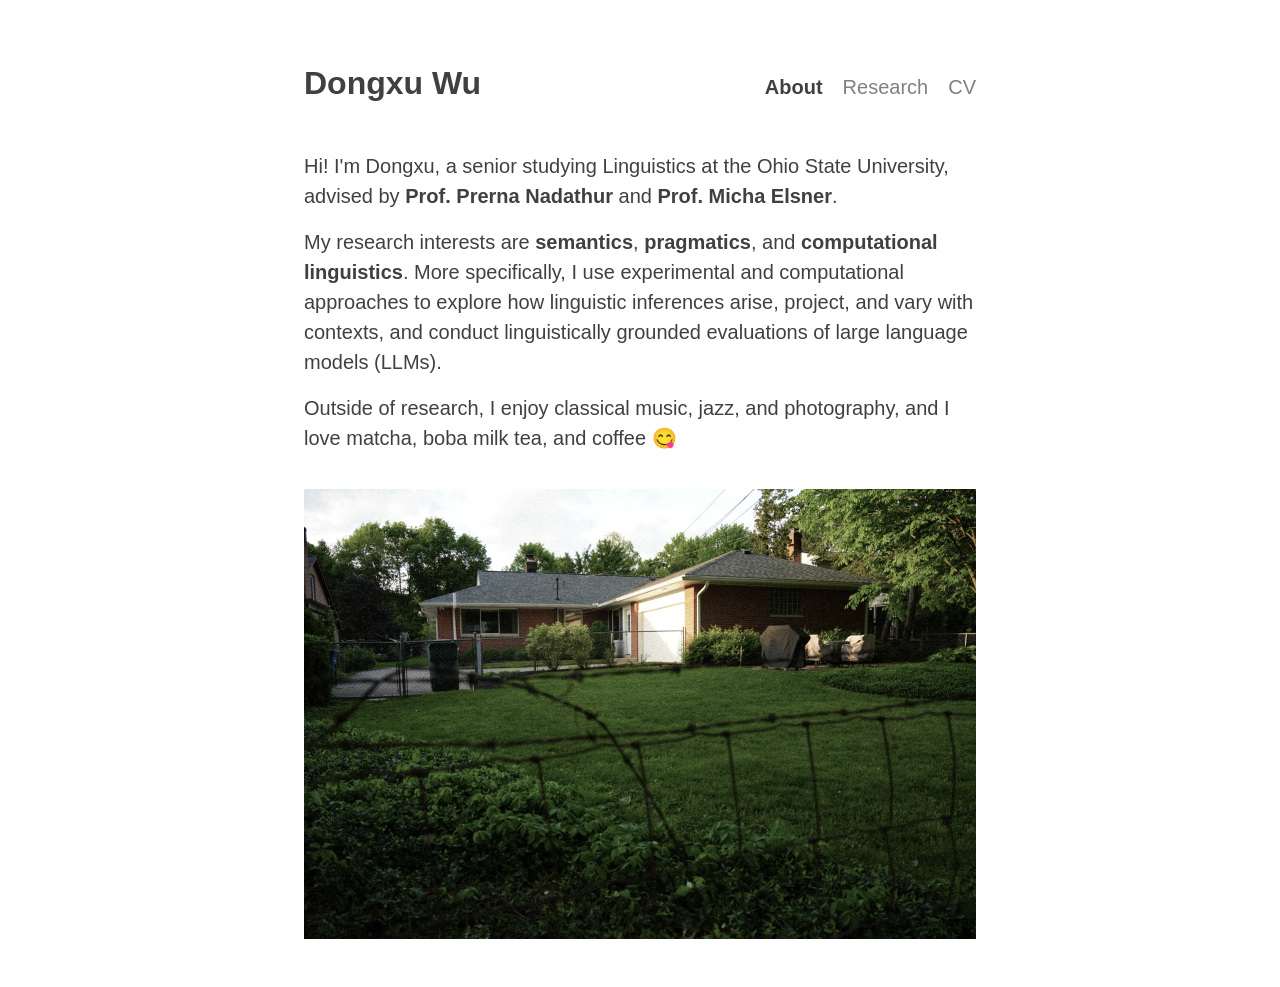
==== index.html @ 73bc68df "Replace desserts with matcha on homepage" ====
<!DOCTYPE html>
<html lang="en">
<head>
  <meta charset="utf-8">
  <meta name="viewport" content="width=device-width, initial-scale=1">
  <title>Dongxu Wu</title>
  <meta name="description" content="Dongxu Wu is a senior studying Linguistics at The Ohio State University, with research interests in semantics, pragmatics, and computational linguistics.">
  <link rel="stylesheet" href="style.css?v=profile-35-responsive">
</head>

<body>
  <main class="page">
    <article class="profile" aria-labelledby="profile-name">
      <header class="profile-header">
        <h1 id="profile-name"><a href="./">Dongxu Wu</a></h1>
        <nav class="profile-sections" aria-label="Main sections">
          <a href="./" aria-current="page">About</a>
          <a href="research/">Research</a>
          <a href="CV_Dongxu.pdf" target="_blank" rel="noopener noreferrer">CV</a>
        </nav>
      </header>
      <div class="profile-body">
        <div class="profile-copy">
          <p class="introduction">Hi! I'm Dongxu, a senior studying Linguistics at the Ohio State University, advised by <a class="adviser-link" href="https://pnadathur.github.io/" target="_blank" rel="noopener noreferrer">Prof. Prerna Nadathur</a> and <a class="adviser-link" href="https://u.osu.edu/elsner.14/" target="_blank" rel="noopener noreferrer">Prof. Micha Elsner</a>.</p>
          <p>My research interests are <span class="research-interest">semantics</span>, <span class="research-interest">pragmatics</span>, and <span class="research-interest">computational linguistics</span>. More specifically, I use experimental and computational approaches to explore how linguistic inferences arise, project, and vary with contexts, and conduct linguistically grounded evaluations of large language models (LLMs).</p>
          <p>Outside of research, I enjoy classical music, jazz, and photography, and I love matcha, boba milk tea, and coffee 😋</p>
        </div>
        <div class="profile-gallery">
          <img src="images/1.webp" alt="A brick house and green lawn in late afternoon light" width="1344" height="900" decoding="async">
        </div>
      </div>
    </article>
  </main>
</body>
</html>
---- style.css ----
:root {
  color: #404040;
  background: #ffffff;
  font-family: Calibri, Arial, Helvetica, sans-serif;
}

* {
  box-sizing: border-box;
}

html,
body {
  min-height: 100%;
  margin: 0;
}

body {
  min-height: 100vh;
  background: #ffffff;
}

.page {
  display: flex;
  width: min(42rem, calc(100% - 2rem));
  min-height: 100vh;
  margin: 0 auto;
  align-items: flex-start;
  padding: 64px 0 3rem;
  text-align: left;
}

.profile {
  width: 100%;
  min-width: 0;
}

.profile-header {
  display: flex;
  flex-wrap: wrap;
  align-items: baseline;
  justify-content: space-between;
  gap: 1.5rem;
  margin-bottom: 48px;
}

h1 {
  margin: 0;
  color: #404040;
  font-size: 32px;
  font-weight: 700;
  line-height: 1.2;
  white-space: nowrap;
}

.profile-sections {
  display: flex;
  flex-wrap: wrap;
  align-items: baseline;
  gap: 1.25rem;
  color: #808080;
  font-size: 20px;
  line-height: 1.55;
  white-space: nowrap;
}

.profile-sections [aria-current="page"] {
  color: #404040;
  font-weight: 700;
}

.profile-body {
  display: block;
}

p {
  margin: 0;
  font-size: 20px;
  font-weight: 400;
  line-height: 30px;
  letter-spacing: normal;
}

.profile-body p + p {
  margin-top: 16px;
}

.research-list {
  margin: 0;
  padding-left: 2rem;
  font-size: 20px;
  line-height: 30px;
}

.research-list > li::marker {
  content: "[" counter(list-item) "] ";
}

.research-list > li + li {
  margin-top: 16px;
}

.research-interest {
  font-weight: 700;
}

.profile a {
  color: inherit;
  text-decoration: none;
}

.profile .adviser-link {
  font-weight: 700;
}

.profile a:focus-visible {
  outline: 2px solid currentColor;
  outline-offset: 3px;
}

.profile-gallery {
  display: grid;
  gap: 48px;
  margin-top: 36px;
}

.profile-gallery img {
  display: block;
  width: 100%;
  height: auto;
  border-radius: 0;
}

@media (max-width: 900px) {
  .page {
    padding: 64px 0 2rem;
  }
}

@media (max-width: 600px) {
  .profile-header,
  .profile-sections {
    gap: 0.5rem;
  }
}

@media (max-width: 360px) {
  .profile-sections {
    gap: 0.25rem;
  }
}
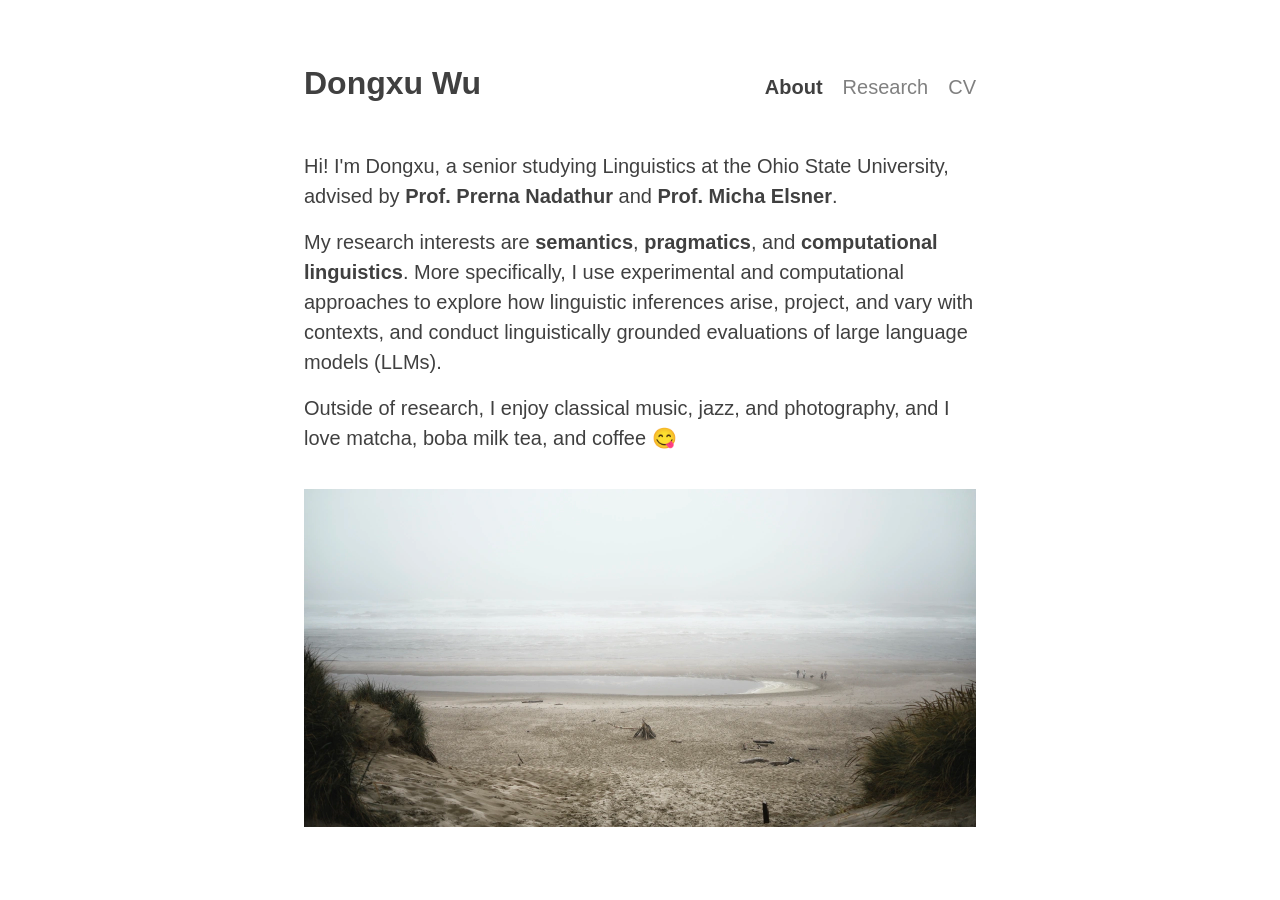
==== commit 6f242035: "Update homepage photo from the new image 1" ====
--- a/index.html
+++ b/index.html
@@ -26,7 +26,7 @@
           <p>Outside of research, I enjoy classical music, jazz, and photography, and I love matcha, boba milk tea, and coffee 😋</p>
         </div>
         <div class="profile-gallery">
-          <img src="images/1.webp" alt="A brick house and green lawn in late afternoon light" width="1344" height="900" decoding="async">
+          <img src="images/1.webp?v=d6c7035c0d3c" alt="People walking on a foggy beach framed by sand dunes and grass" width="1344" height="676" decoding="async">
         </div>
       </div>
     </article>
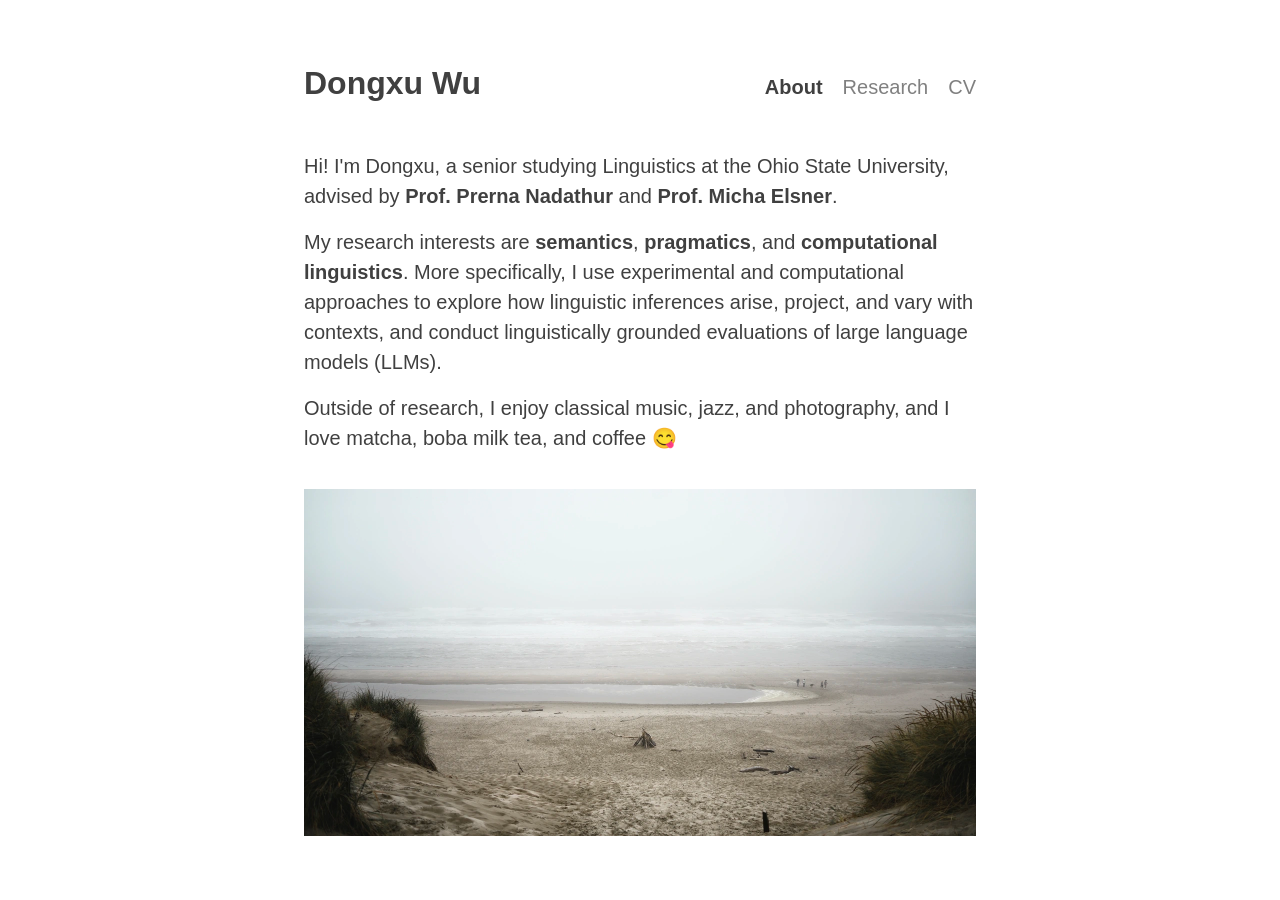
==== commit 6fe1997c: "Refresh homepage photo from updated image 1" ====
--- a/index.html
+++ b/index.html
@@ -26,7 +26,7 @@
           <p>Outside of research, I enjoy classical music, jazz, and photography, and I love matcha, boba milk tea, and coffee 😋</p>
         </div>
         <div class="profile-gallery">
-          <img src="images/1.webp?v=d6c7035c0d3c" alt="People walking on a foggy beach framed by sand dunes and grass" width="1344" height="676" decoding="async">
+          <img src="images/1.webp?v=fbd8492f9d28" alt="People walking on a foggy beach framed by sand dunes and grass" width="1344" height="693" decoding="async">
         </div>
       </div>
     </article>
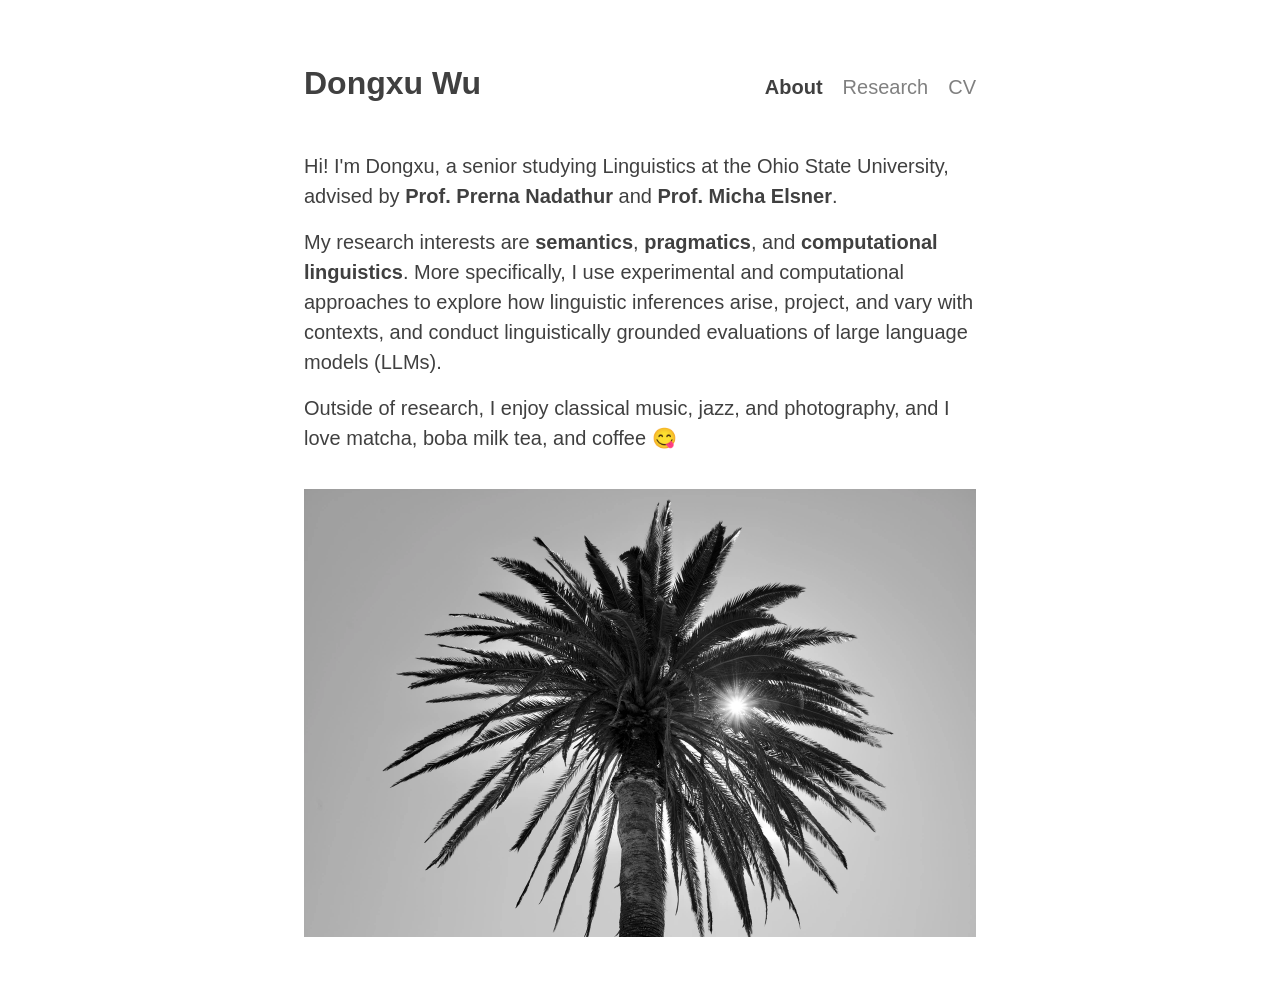
==== commit f3473f66: "Update homepage photo to the latest image 1" ====
--- a/index.html
+++ b/index.html
@@ -26,7 +26,7 @@
           <p>Outside of research, I enjoy classical music, jazz, and photography, and I love matcha, boba milk tea, and coffee 😋</p>
         </div>
         <div class="profile-gallery">
-          <img src="images/1.webp?v=fbd8492f9d28" alt="People walking on a foggy beach framed by sand dunes and grass" width="1344" height="693" decoding="async">
+          <img src="images/1.webp?v=cd10c8cd6279" alt="Black-and-white photograph of a palm tree with sunlight shining through its fronds" width="1344" height="896" decoding="async">
         </div>
       </div>
     </article>
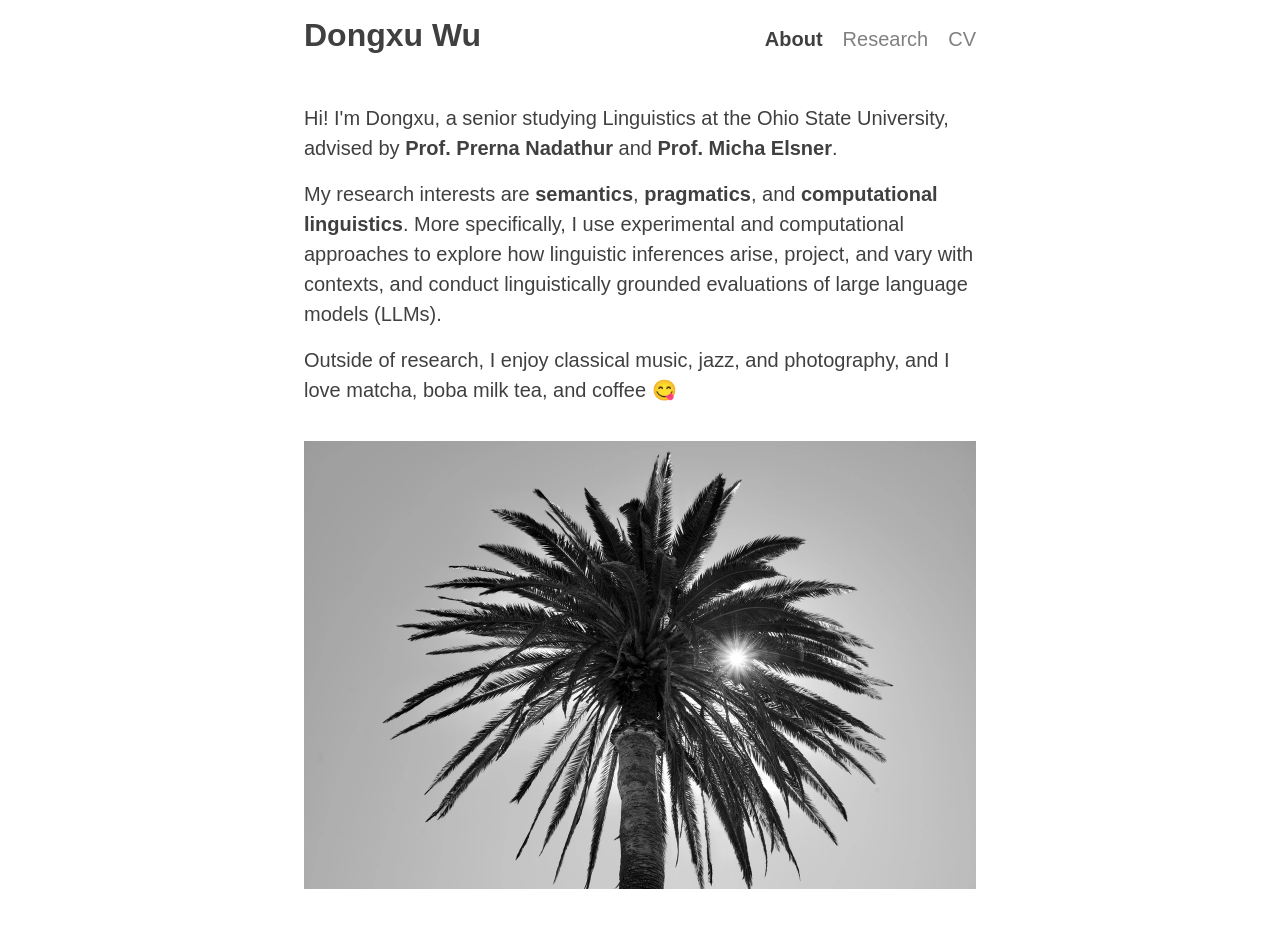
==== commit 338d4547: "Reduce page top spacing to 16px" ====
--- a/index.html
+++ b/index.html
@@ -5,7 +5,7 @@
   <meta name="viewport" content="width=device-width, initial-scale=1">
   <title>Dongxu Wu</title>
   <meta name="description" content="Dongxu Wu is a senior studying Linguistics at The Ohio State University, with research interests in semantics, pragmatics, and computational linguistics.">
-  <link rel="stylesheet" href="style.css?v=profile-35-responsive">
+  <link rel="stylesheet" href="style.css?v=profile-36-top16">
 </head>
 
 <body>
--- a/style.css
+++ b/style.css
@@ -25,7 +25,7 @@
   min-height: 100vh;
   margin: 0 auto;
   align-items: flex-start;
-  padding: 64px 0 3rem;
+  padding: 16px 0 3rem;
   text-align: left;
 }
 
@@ -132,7 +132,7 @@
 
 @media (max-width: 900px) {
   .page {
-    padding: 64px 0 2rem;
+    padding: 16px 0 2rem;
   }
 }
 
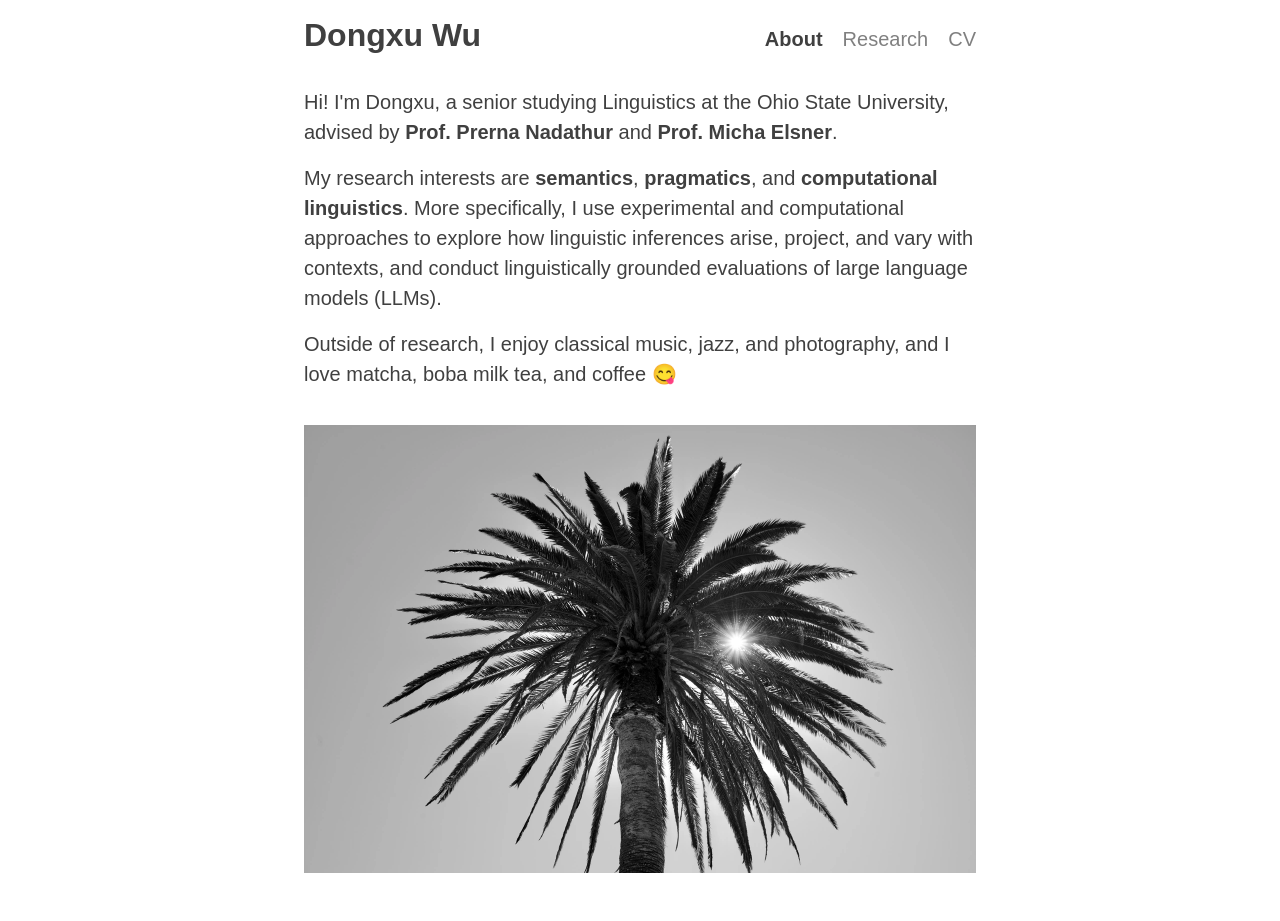
==== commit f88b4294: "Set spacing below the page header to 32px" ====
--- a/index.html
+++ b/index.html
@@ -5,7 +5,7 @@
   <meta name="viewport" content="width=device-width, initial-scale=1">
   <title>Dongxu Wu</title>
   <meta name="description" content="Dongxu Wu is a senior studying Linguistics at The Ohio State University, with research interests in semantics, pragmatics, and computational linguistics.">
-  <link rel="stylesheet" href="style.css?v=profile-36-top16">
+  <link rel="stylesheet" href="style.css?v=profile-37-header32">
 </head>
 
 <body>
--- a/style.css
+++ b/style.css
@@ -40,7 +40,7 @@
   align-items: baseline;
   justify-content: space-between;
   gap: 1.5rem;
-  margin-bottom: 48px;
+  margin-bottom: 32px;
 }
 
 h1 {
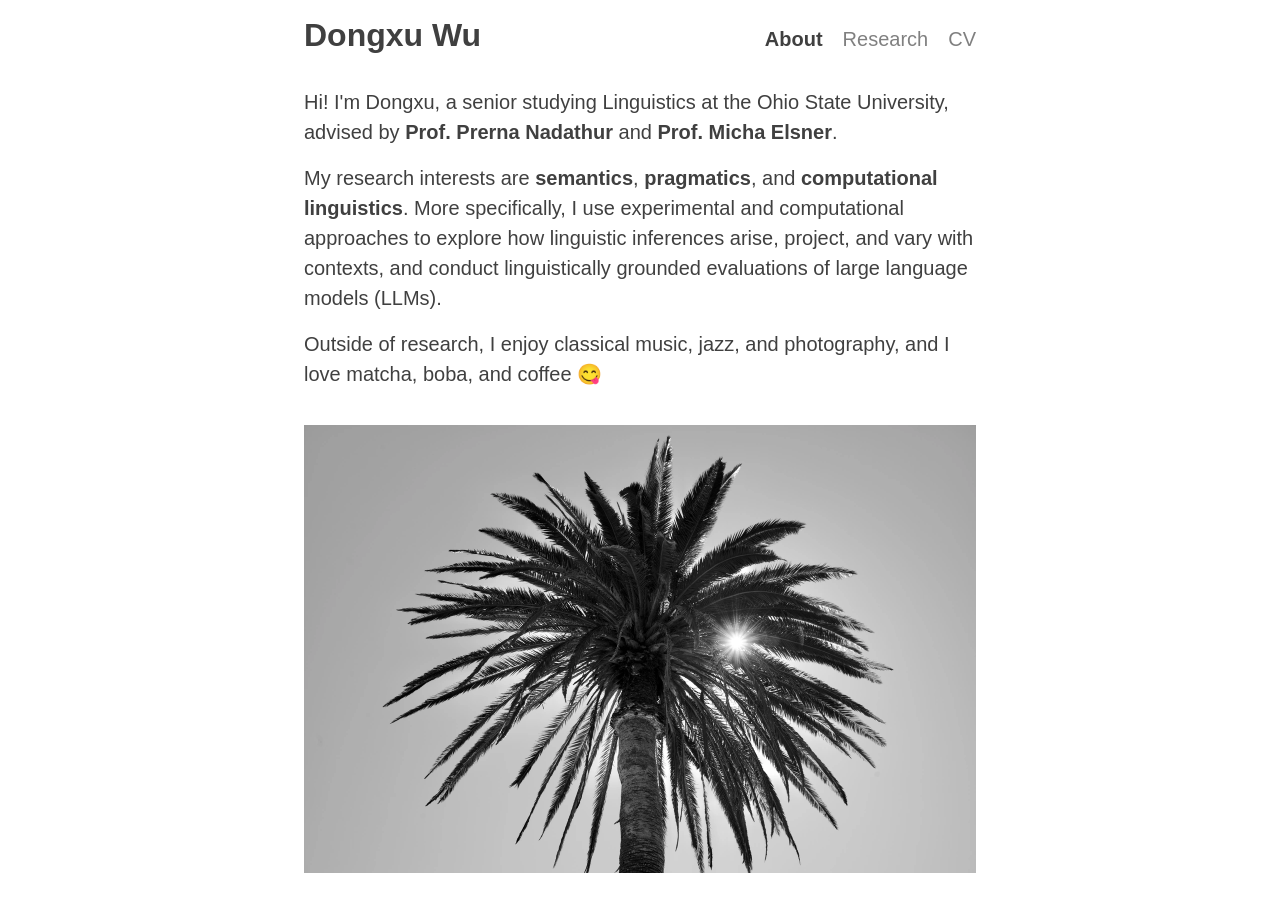
==== commit 3c173a25: "Shorten boba milk tea to boba on homepage" ====
--- a/index.html
+++ b/index.html
@@ -23,7 +23,7 @@
         <div class="profile-copy">
           <p class="introduction">Hi! I'm Dongxu, a senior studying Linguistics at the Ohio State University, advised by <a class="adviser-link" href="https://pnadathur.github.io/" target="_blank" rel="noopener noreferrer">Prof. Prerna Nadathur</a> and <a class="adviser-link" href="https://u.osu.edu/elsner.14/" target="_blank" rel="noopener noreferrer">Prof. Micha Elsner</a>.</p>
           <p>My research interests are <span class="research-interest">semantics</span>, <span class="research-interest">pragmatics</span>, and <span class="research-interest">computational linguistics</span>. More specifically, I use experimental and computational approaches to explore how linguistic inferences arise, project, and vary with contexts, and conduct linguistically grounded evaluations of large language models (LLMs).</p>
-          <p>Outside of research, I enjoy classical music, jazz, and photography, and I love matcha, boba milk tea, and coffee 😋</p>
+          <p>Outside of research, I enjoy classical music, jazz, and photography, and I love matcha, boba, and coffee 😋</p>
         </div>
         <div class="profile-gallery">
           <img src="images/1.webp?v=cd10c8cd6279" alt="Black-and-white photograph of a palm tree with sunlight shining through its fronds" width="1344" height="896" decoding="async">
